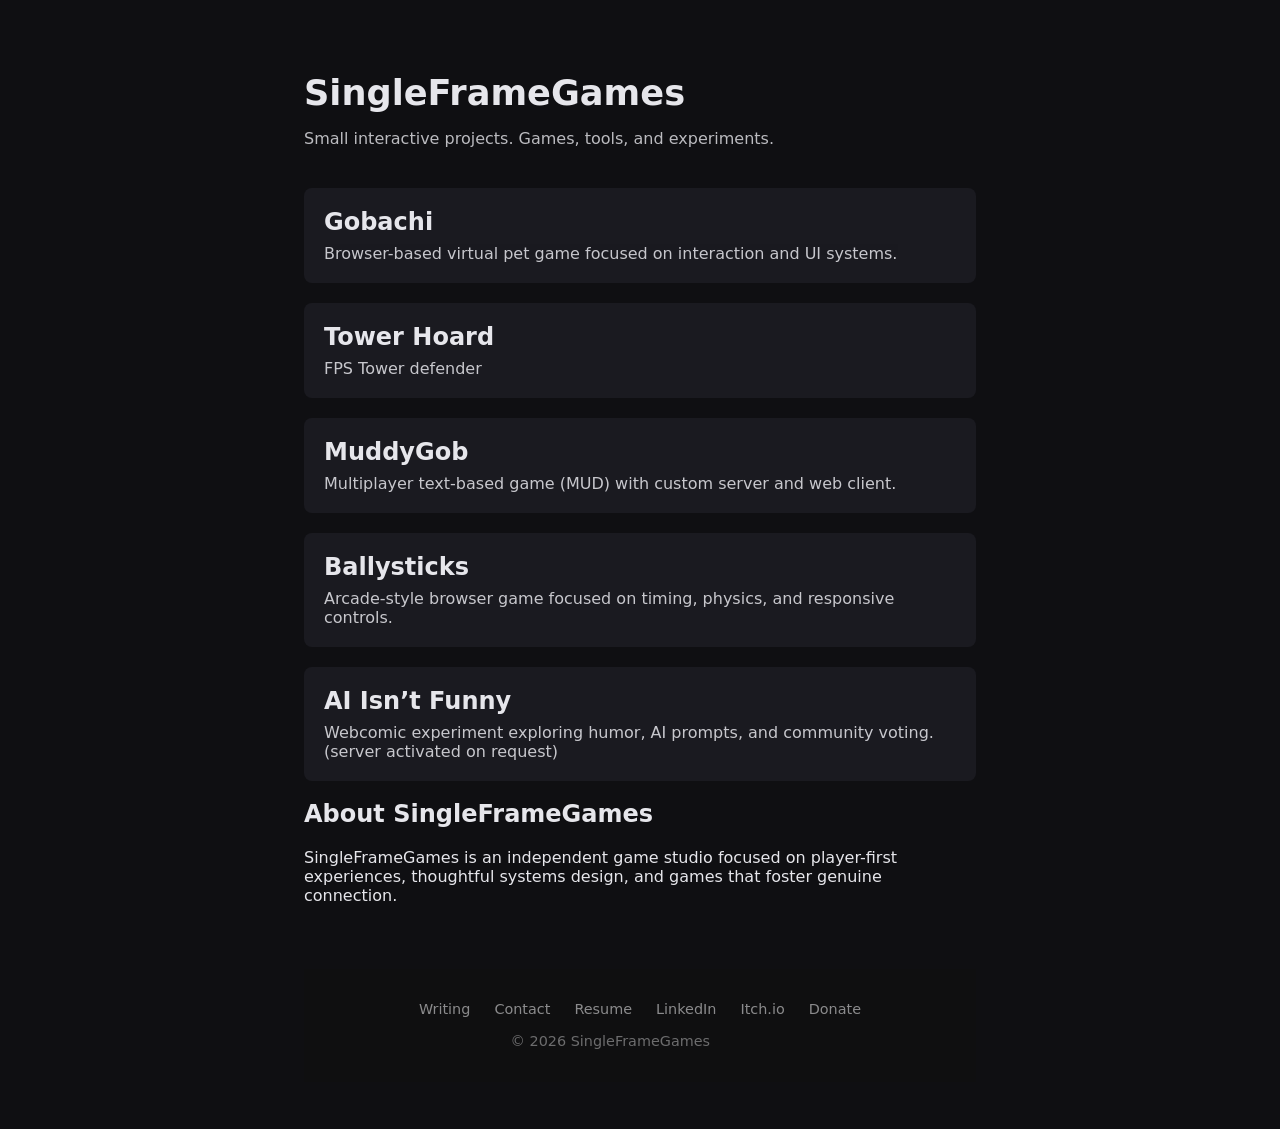
==== index.html @ 509c21ec "Update index.html" ====
<!doctype html>
<html lang="en">
<head>
  <meta charset="utf-8" />
  <title>SingleFrameGames</title>
  <meta name="viewport" content="width=device-width, initial-scale=1" />
  <link rel="stylesheet" href="style.css" />
</head>

<body>
  <main class="container">
    <h1>SingleFrameGames</h1>

    <p class="tagline">
      Small interactive projects. Games, tools, and experiments.
    </p>

    <section class="projects">
      <a class="project" href="https://dadzerdous.github.io/gobachi/" target="_blank" data-emoji="🪄">

        <h2>Gobachi</h2>
        <p>Browser-based virtual pet game focused on interaction and UI systems.</p>
      </a>

      <a class="project" href="https://dadzerdous.github.io/towerhoard/" target="_blank" data-emoji="🧟">

  <h2>Tower Hoard</h2>
  <p>FPS Tower defender</p>
</a>

      <a class="project" href="https://dadzerdous.github.io/muddygob/" target="_blank" data-emoji="🪵">

        <h2>MuddyGob</h2>
        <p>Multiplayer text-based game (MUD) with custom server and web client.</p>
      </a>
      
        <a class="project" href="https://dadzerdous.github.io/ballysticks/" target="_blank" data-emoji="🏒">
  <h2>Ballysticks</h2>
  <p>Arcade-style browser game focused on timing, physics, and responsive controls.</p>
</a>
<a class="project" href="https://dadzerdous.github.io/aif/" target="_blank" data-emoji="🤖">

  <h2>AI Isn’t Funny</h2>
  <p>Webcomic experiment exploring humor, AI prompts, and community voting. (server activated on request)</p>
</a>

    </section>

    <section id="about">
  <h2>About SingleFrameGames</h2>
  <p>
    SingleFrameGames is an independent game studio focused on player-first
    experiences, thoughtful systems design, and games that foster genuine
    connection.
  </p>
</section>

 <footer id="site-footer">
  <div class="footer-links">
    <a href="/writing.html">Writing</a>

    <a href="#contact">Contact</a>
    <a href="/resume/" target="_blank">Resume</a>
    <a href="https://www.linkedin.com/in/b-s-c" target="_blank">LinkedIn</a>
    <a href="https://kazerdous.itch.io/" target="_blank">Itch.io</a>
    <a href="https://ko-fi.com/dadzerdous" target="_blank">Donate</a>
  </div>

<div class="footer-copy">
  © 2026 SingleFrameGames
  <span class="site-version">0.0.06</span>
</div>
</footer>

  </main>
</body>
</html>
---- style.css ----
* {
  box-sizing: border-box;
}

body {
  margin: 0;
  font-family: system-ui, -apple-system, BlinkMacSystemFont, "Segoe UI", sans-serif;
  background: #0f0f12;
  color: #e6e6eb;
}

.container {
  max-width: 720px;
  padding: 48px 24px;
  margin: 0 auto;
}

h1 {
  font-size: 2.2rem;
  margin-bottom: 8px;
}

.tagline {
  opacity: 0.8;
  margin-bottom: 40px;
}

.projects {
  display: grid;
  gap: 20px;
}

.project {
  display: block;
  padding: 20px;
  border-radius: 8px;
  background: #1a1a20;
  text-decoration: none;
  color: inherit;
  transition: background 0.15s ease, transform 0.2s ease;
    position: relative;
  overflow: hidden;
}
.project::after {
  content: attr(data-emoji);
  position: absolute;
  right: 1rem;
  bottom: 0.5rem;

  font-size: 6rem;
  opacity: 0;
  pointer-events: none;

  transition: opacity 0.2s ease, transform 0.2s ease;
  transform: translateY(10px);
}

.project:hover::after {
  opacity: 0.08;          /* watermark strength */
  transform: translateY(0);
}

.project:hover {
  background: #23232b;
  transform: translateY(-2px);
}

.project h2 {
  margin: 0 0 8px;
}

.project p {
  margin: 0;
  opacity: 0.85;
}

footer {
  margin-top: 60px;
  font-size: 0.9rem;
  opacity: 0.6;
}
#site-footer {
  margin-top: 4rem;
  padding: 2rem 1rem;
  background: #0f0f0f;
  color: #aaa;
  text-align: center;
  font-size: 0.9rem;
}

.footer-links {
  display: flex;
  justify-content: center;
  gap: 1.5rem;
  margin-bottom: 1rem;
}

.footer-links a {
  color: #ddd;
  text-decoration: none;
}

.footer-links a:hover {
  text-decoration: underline;
}

.site-version {
  margin-left: 0.5rem;
  font-size: 0.75rem;
  opacity: 0;
  transition: opacity 0.2s ease;
  font-family: monospace;
  letter-spacing: 0.05em;


}

.footer-copy:hover .site-version {
  opacity: 0.6;
}
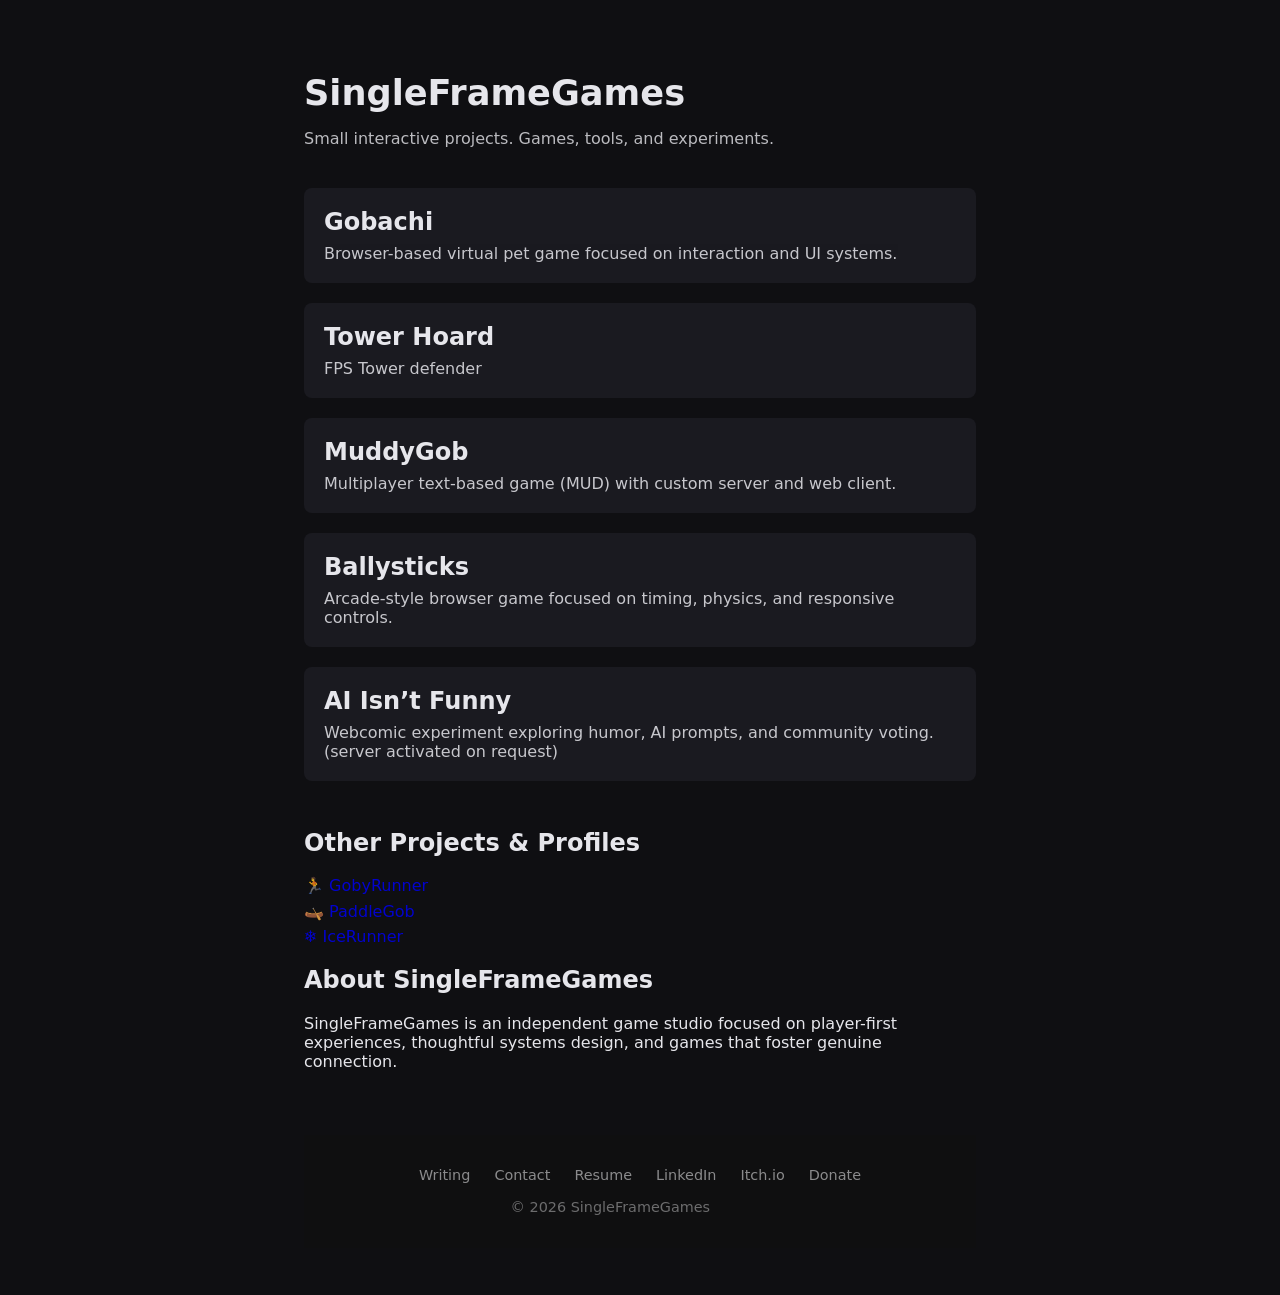
==== commit 643d9e90: "Update index.html" ====
--- a/index.html
+++ b/index.html
@@ -46,6 +46,29 @@
 
     </section>
 
+    <section class="profiles">
+  <h2>Other Projects & Profiles</h2>
+
+  <ul class="profile-links">
+    <li>
+      <a href="https://dadzerdous.github.io/gobyrunner/" target="_blank">
+        🏃 GobyRunner
+      </a>
+    </li>
+    <li>
+      <a href="https://dadzerdous.github.io/paddlegob/" target="_blank">
+        🛶 PaddleGob
+      </a>
+    </li>
+    <li>
+      <a href="https://dadzerdous.github.io/icerunner/" target="_blank">
+        ❄️ IceRunner
+      </a>
+    </li>
+  </ul>
+</section>
+
+
     <section id="about">
   <h2>About SingleFrameGames</h2>
   <p>
@@ -68,7 +91,7 @@
 
 <div class="footer-copy">
   © 2026 SingleFrameGames
-  <span class="site-version">0.0.06</span>
+  <span class="site-version">0.0.07</span>
 </div>
 </footer>
 
--- a/style.css
+++ b/style.css
@@ -118,4 +118,25 @@
 .footer-copy:hover .site-version {
   opacity: 0.6;
 }
+.profiles {
+  margin-top: 3rem;
+}
 
+.profile-links {
+  list-style: none;
+  padding: 0;
+}
+
+.profile-links li {
+  margin: 0.4rem 0;
+}
+
+.profile-links a {
+  text-decoration: none;
+  opacity: 0.85;
+}
+
+.profile-links a:hover {
+  opacity: 1;
+}
+
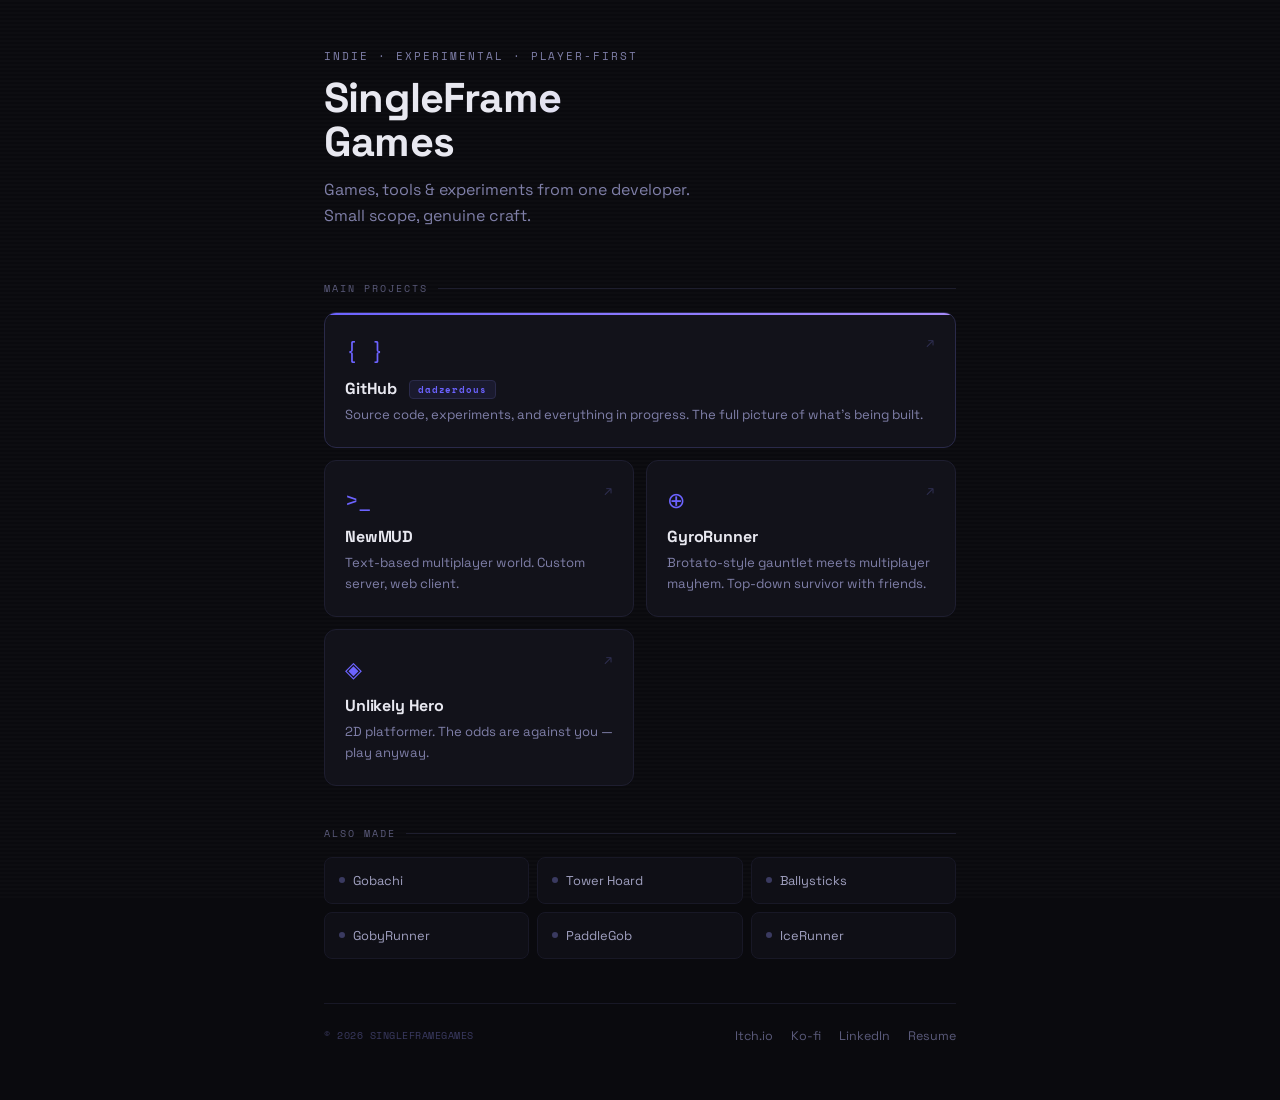
==== commit 8607bdf3: "Add files via upload" ====
--- a/index.html
+++ b/index.html
@@ -4,96 +4,93 @@
   <meta charset="utf-8" />
   <title>SingleFrameGames</title>
   <meta name="viewport" content="width=device-width, initial-scale=1" />
+  <link rel="preconnect" href="https://fonts.googleapis.com" />
+  <link rel="preconnect" href="https://fonts.gstatic.com" crossorigin />
+  <link href="https://fonts.googleapis.com/css2?family=Space+Grotesk:wght@400;500;700&family=Space+Mono:wght@400;700&display=swap" rel="stylesheet" />
   <link rel="stylesheet" href="style.css" />
 </head>
 
 <body>
+  <div class="sfg-noise"></div>
+
   <main class="container">
-    <h1>SingleFrameGames</h1>
 
-    <p class="tagline">
-      Small interactive projects. Games, tools, and experiments.
-    </p>
+    <header class="sfg-header">
+      <p class="sfg-eyebrow">indie · experimental · player-first</p>
+      <h1 class="sfg-title">SingleFrame<br>Games</h1>
+      <p class="sfg-tagline">Games, tools & experiments from one developer. Small scope, genuine craft.</p>
+    </header>
 
-    <section class="projects">
-      <a class="project" href="https://dadzerdous.github.io/gobachi/" target="_blank" data-emoji="🪄">
+    <p class="sfg-section-label">main projects</p>
 
-        <h2>Gobachi</h2>
-        <p>Browser-based virtual pet game focused on interaction and UI systems.</p>
+    <section class="sfg-main-grid">
+
+      <a class="sfg-card featured" href="https://github.com/dadzerdous" target="_blank">
+        <div class="sfg-card-accent"></div>
+        <span class="sfg-card-icon">{ }</span>
+        <h2>GitHub <span class="sfg-badge">dadzerdous</span></h2>
+        <p>Source code, experiments, and everything in progress. The full picture of what's being built.</p>
+        <span class="sfg-card-arrow">↗</span>
       </a>
 
-      <a class="project" href="https://dadzerdous.github.io/towerhoard/" target="_blank" data-emoji="🧟">
+      <a class="sfg-card" href="https://dadzerdous.github.io/muddygob/" target="_blank">
+        <div class="sfg-card-accent"></div>
+        <span class="sfg-card-icon">&gt;_</span>
+        <h2>NewMUD</h2>
+        <p>Text-based multiplayer world. Custom server, web client.</p>
+        <span class="sfg-card-arrow">↗</span>
+      </a>
 
-  <h2>Tower Hoard</h2>
-  <p>FPS Tower defender</p>
-</a>
+      <a class="sfg-card" href="https://dadzerdous.github.io/gyrorunner/" target="_blank">
+        <div class="sfg-card-accent"></div>
+        <span class="sfg-card-icon">⊕</span>
+        <h2>GyroRunner</h2>
+        <p>Brotato-style gauntlet meets multiplayer mayhem. Top-down survivor with friends.</p>
+        <span class="sfg-card-arrow">↗</span>
+      </a>
 
-      <a class="project" href="https://dadzerdous.github.io/muddygob/" target="_blank" data-emoji="🪵">
-
-        <h2>MuddyGob</h2>
-        <p>Multiplayer text-based game (MUD) with custom server and web client.</p>
+      <a class="sfg-card" href="https://dadzerdous.github.io/lester/" target="_blank">
+        <div class="sfg-card-accent"></div>
+        <span class="sfg-card-icon">◈</span>
+        <h2>Unlikely Hero</h2>
+        <p>2D platformer. The odds are against you — play anyway.</p>
+        <span class="sfg-card-arrow">↗</span>
       </a>
-      
-        <a class="project" href="https://dadzerdous.github.io/ballysticks/" target="_blank" data-emoji="🏒">
-  <h2>Ballysticks</h2>
-  <p>Arcade-style browser game focused on timing, physics, and responsive controls.</p>
-</a>
-<a class="project" href="https://dadzerdous.github.io/aif/" target="_blank" data-emoji="🤖">
-
-  <h2>AI Isn’t Funny</h2>
-  <p>Webcomic experiment exploring humor, AI prompts, and community voting. (server activated on request)</p>
-</a>
 
     </section>
 
-    <section class="profiles">
-  <h2>Other Projects & Profiles</h2>
+    <p class="sfg-section-label">also made</p>
 
-  <ul class="profile-links">
-    <li>
-      <a href="https://dadzerdous.github.io/gobyrunner/" target="_blank">
-        🏃 GobyRunner
+    <section class="sfg-mini-grid">
+      <a class="sfg-mini" href="https://dadzerdous.github.io/gobachi/" target="_blank">
+        <span class="sfg-mini-dot"></span>Gobachi
       </a>
-    </li>
-    <li>
-      <a href="https://dadzerdous.github.io/paddlegob/" target="_blank">
-        🛶 PaddleGob
+      <a class="sfg-mini" href="https://dadzerdous.github.io/towerhoard/" target="_blank">
+        <span class="sfg-mini-dot"></span>Tower Hoard
       </a>
-    </li>
-    <li>
-      <a href="https://dadzerdous.github.io/icerunner/" target="_blank">
-        ❄️ IceRunner
+      <a class="sfg-mini" href="https://dadzerdous.github.io/ballysticks/" target="_blank">
+        <span class="sfg-mini-dot"></span>Ballysticks
       </a>
-    </li>
-  </ul>
-</section>
+      <a class="sfg-mini" href="https://dadzerdous.github.io/gobyrunner/" target="_blank">
+        <span class="sfg-mini-dot"></span>GobyRunner
+      </a>
+      <a class="sfg-mini" href="https://dadzerdous.github.io/paddlegob/" target="_blank">
+        <span class="sfg-mini-dot"></span>PaddleGob
+      </a>
+      <a class="sfg-mini" href="https://dadzerdous.github.io/icerunner/" target="_blank">
+        <span class="sfg-mini-dot"></span>IceRunner
+      </a>
+    </section>
 
-
-    <section id="about">
-  <h2>About SingleFrameGames</h2>
-  <p>
-    SingleFrameGames is an independent game studio focused on player-first
-    experiences, thoughtful systems design, and games that foster genuine
-    connection.
-  </p>
-</section>
-
- <footer id="site-footer">
-  <div class="footer-links">
-    <a href="/writing.html">Writing</a>
-
-    <a href="#contact">Contact</a>
-    <a href="/resume/" target="_blank">Resume</a>
-    <a href="https://www.linkedin.com/in/b-s-c" target="_blank">LinkedIn</a>
-    <a href="https://kazerdous.itch.io/" target="_blank">Itch.io</a>
-    <a href="https://ko-fi.com/dadzerdous" target="_blank">Donate</a>
-  </div>
-
-<div class="footer-copy">
-  © 2026 SingleFrameGames
-  <span class="site-version">0.0.07</span>
-</div>
-</footer>
+    <footer id="site-footer">
+      <span class="sfg-footer-copy">© 2026 SINGLEFRAMEGAMES <span class="site-version">v0.0.08</span></span>
+      <nav class="footer-links">
+        <a href="https://kazerdous.itch.io/" target="_blank">Itch.io</a>
+        <a href="https://ko-fi.com/dadzerdous" target="_blank">Ko-fi</a>
+        <a href="https://www.linkedin.com/in/b-s-c" target="_blank">LinkedIn</a>
+        <a href="/resume/" target="_blank">Resume</a>
+      </nav>
+    </footer>
 
   </main>
 </body>
--- a/style.css
+++ b/style.css
@@ -4,139 +4,301 @@
 
 body {
   margin: 0;
-  font-family: system-ui, -apple-system, BlinkMacSystemFont, "Segoe UI", sans-serif;
-  background: #0f0f12;
-  color: #e6e6eb;
+  font-family: 'Space Grotesk', system-ui, -apple-system, sans-serif;
+  background: #0a0a0e;
+  color: #e8e8f0;
+  position: relative;
+  overflow-x: hidden;
+}
+
+/* Scanline texture */
+.sfg-noise {
+  position: fixed;
+  inset: 0;
+  background-image: repeating-linear-gradient(
+    0deg,
+    transparent,
+    transparent 2px,
+    rgba(255, 255, 255, 0.015) 2px,
+    rgba(255, 255, 255, 0.015) 4px
+  );
+  pointer-events: none;
+  z-index: 0;
 }
 
 .container {
-  max-width: 720px;
-  padding: 48px 24px;
+  position: relative;
+  z-index: 1;
+  max-width: 680px;
   margin: 0 auto;
-}
-
-h1 {
-  font-size: 2.2rem;
-  margin-bottom: 8px;
-}
-
-.tagline {
-  opacity: 0.8;
+  padding: 48px 24px 56px;
+}
+
+/* Header */
+.sfg-header {
+  margin-bottom: 52px;
+}
+
+.sfg-eyebrow {
+  font-family: 'Space Mono', monospace;
+  font-size: 11px;
+  letter-spacing: 0.18em;
+  color: #7f7fa8;
+  text-transform: uppercase;
+  margin: 0 0 12px;
+}
+
+.sfg-title {
+  font-size: 2.6rem;
+  font-weight: 700;
+  line-height: 1.05;
+  margin: 0 0 14px;
+  letter-spacing: -0.02em;
+  background: linear-gradient(135deg, #e8e8f0 30%, #9b8fff 100%);
+  -webkit-background-clip: text;
+  -webkit-text-fill-color: transparent;
+  background-clip: text;
+}
+
+.sfg-tagline {
+  font-size: 1rem;
+  color: #7f7fa8;
+  margin: 0;
+  line-height: 1.6;
+  max-width: 400px;
+}
+
+/* Section labels */
+.sfg-section-label {
+  font-family: 'Space Mono', monospace;
+  font-size: 10px;
+  letter-spacing: 0.2em;
+  color: #5a5a7a;
+  text-transform: uppercase;
+  margin: 0 0 16px;
+  display: flex;
+  align-items: center;
+  gap: 10px;
+}
+
+.sfg-section-label::after {
+  content: '';
+  flex: 1;
+  height: 1px;
+  background: #1e1e2e;
+}
+
+/* Main project cards */
+.sfg-main-grid {
+  display: grid;
+  grid-template-columns: 1fr 1fr;
+  gap: 12px;
   margin-bottom: 40px;
 }
 
-.projects {
-  display: grid;
-  gap: 20px;
-}
-
-.project {
-  display: block;
-  padding: 20px;
-  border-radius: 8px;
-  background: #1a1a20;
+.sfg-card {
+  background: #12121a;
+  border: 1px solid #1e1e30;
+  border-radius: 12px;
+  padding: 22px 20px;
   text-decoration: none;
   color: inherit;
-  transition: background 0.15s ease, transform 0.2s ease;
-    position: relative;
+  display: block;
+  position: relative;
   overflow: hidden;
-}
-.project::after {
-  content: attr(data-emoji);
+  transition: border-color 0.2s ease, transform 0.2s ease;
+}
+
+.sfg-card:hover {
+  border-color: #4a4a8a;
+  transform: translateY(-2px);
+}
+
+.sfg-card.featured {
+  grid-column: 1 / -1;
+  border-color: #2a2a4a;
+}
+
+.sfg-card.featured:hover {
+  border-color: #6c63ff;
+}
+
+/* Top accent bar */
+.sfg-card-accent {
   position: absolute;
-  right: 1rem;
-  bottom: 0.5rem;
-
-  font-size: 6rem;
+  top: 0;
+  left: 0;
+  right: 0;
+  height: 2px;
+  background: #6c63ff;
   opacity: 0;
-  pointer-events: none;
-
-  transition: opacity 0.2s ease, transform 0.2s ease;
-  transform: translateY(10px);
-}
-
-.project:hover::after {
-  opacity: 0.08;          /* watermark strength */
-  transform: translateY(0);
-}
-
-.project:hover {
-  background: #23232b;
-  transform: translateY(-2px);
-}
-
-.project h2 {
-  margin: 0 0 8px;
-}
-
-.project p {
+  transition: opacity 0.2s ease;
+}
+
+.sfg-card:hover .sfg-card-accent {
+  opacity: 1;
+}
+
+.sfg-card.featured .sfg-card-accent {
+  opacity: 1;
+  background: linear-gradient(90deg, #6c63ff, #a78bfa);
+}
+
+.sfg-card-icon {
+  font-size: 22px;
+  margin-bottom: 10px;
+  display: block;
+  font-family: 'Space Mono', monospace;
+  color: #6c63ff;
+}
+
+.sfg-card h2 {
+  font-size: 1rem;
+  font-weight: 700;
+  margin: 0 0 6px;
+  color: #e8e8f0;
+  letter-spacing: -0.01em;
+}
+
+.sfg-card p {
+  font-size: 0.82rem;
   margin: 0;
-  opacity: 0.85;
-}
-
-footer {
-  margin-top: 60px;
-  font-size: 0.9rem;
+  color: #7f7fa8;
+  line-height: 1.55;
+}
+
+.sfg-card-arrow {
+  position: absolute;
+  top: 20px;
+  right: 20px;
+  font-size: 14px;
+  color: #2e2e50;
+  transition: color 0.2s ease, transform 0.2s ease;
+}
+
+.sfg-card:hover .sfg-card-arrow {
+  color: #6c63ff;
+  transform: translate(2px, -2px);
+}
+
+.sfg-badge {
+  display: inline-block;
+  font-family: 'Space Mono', monospace;
+  font-size: 9px;
+  letter-spacing: 0.1em;
+  padding: 2px 8px;
+  border-radius: 4px;
+  background: #1a1a2e;
+  color: #6c63ff;
+  border: 1px solid #2a2a4a;
+  vertical-align: middle;
+  margin-left: 8px;
+}
+
+/* Mini project links */
+.sfg-mini-grid {
+  display: grid;
+  grid-template-columns: repeat(3, 1fr);
+  gap: 8px;
+  margin-bottom: 44px;
+}
+
+.sfg-mini {
+  background: #0f0f16;
+  border: 1px solid #181826;
+  border-radius: 8px;
+  padding: 14px;
+  text-decoration: none;
+  color: #a0a0c0;
+  font-size: 0.8rem;
+  display: flex;
+  align-items: center;
+  gap: 8px;
+  transition: border-color 0.2s ease, color 0.2s ease;
+}
+
+.sfg-mini:hover {
+  border-color: #2e2e50;
+  color: #e8e8f0;
+}
+
+.sfg-mini-dot {
+  width: 6px;
+  height: 6px;
+  border-radius: 50%;
+  background: #3a3a60;
+  flex-shrink: 0;
+  transition: background 0.2s ease;
+}
+
+.sfg-mini:hover .sfg-mini-dot {
+  background: #6c63ff;
+}
+
+/* Footer */
+#site-footer {
+  border-top: 1px solid #181826;
+  padding-top: 24px;
+  display: flex;
+  justify-content: space-between;
+  align-items: center;
+  flex-wrap: wrap;
+  gap: 12px;
+}
+
+.sfg-footer-copy {
+  font-family: 'Space Mono', monospace;
+  font-size: 10px;
+  color: #3a3a60;
+  letter-spacing: 0.05em;
+}
+
+.site-version {
+  margin-left: 6px;
+  opacity: 0;
+  transition: opacity 0.2s ease;
+}
+
+.sfg-footer-copy:hover .site-version {
   opacity: 0.6;
-}
-#site-footer {
-  margin-top: 4rem;
-  padding: 2rem 1rem;
-  background: #0f0f0f;
-  color: #aaa;
-  text-align: center;
-  font-size: 0.9rem;
 }
 
 .footer-links {
   display: flex;
-  justify-content: center;
-  gap: 1.5rem;
-  margin-bottom: 1rem;
+  gap: 18px;
 }
 
 .footer-links a {
-  color: #ddd;
+  font-size: 0.78rem;
+  color: #5a5a7a;
   text-decoration: none;
+  transition: color 0.2s ease;
 }
 
 .footer-links a:hover {
-  text-decoration: underline;
-}
-
-.site-version {
-  margin-left: 0.5rem;
-  font-size: 0.75rem;
-  opacity: 0;
-  transition: opacity 0.2s ease;
-  font-family: monospace;
-  letter-spacing: 0.05em;
-
-
-}
-
-.footer-copy:hover .site-version {
-  opacity: 0.6;
-}
-.profiles {
-  margin-top: 3rem;
-}
-
-.profile-links {
-  list-style: none;
-  padding: 0;
-}
-
-.profile-links li {
-  margin: 0.4rem 0;
-}
-
-.profile-links a {
-  text-decoration: none;
-  opacity: 0.85;
-}
-
-.profile-links a:hover {
-  opacity: 1;
-}
-
+  color: #a78bfa;
+}
+
+/* Responsive */
+@media (max-width: 480px) {
+  .sfg-title {
+    font-size: 2rem;
+  }
+
+  .sfg-main-grid {
+    grid-template-columns: 1fr;
+  }
+
+  .sfg-card.featured {
+    grid-column: 1;
+  }
+
+  .sfg-mini-grid {
+    grid-template-columns: repeat(2, 1fr);
+  }
+
+  #site-footer {
+    flex-direction: column;
+    align-items: flex-start;
+  }
+}
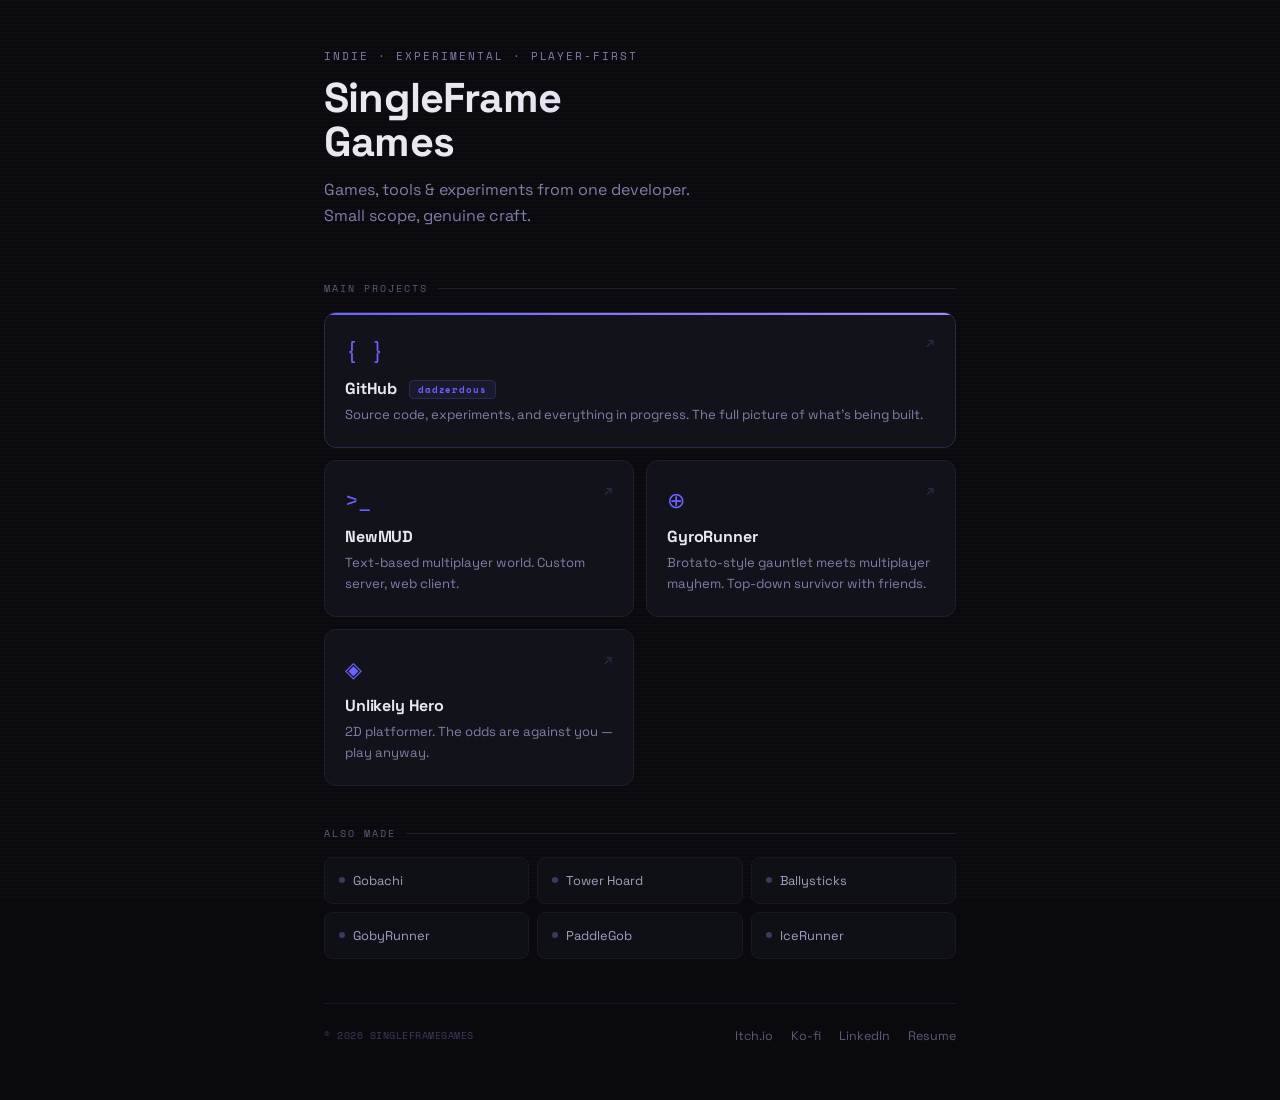
==== commit 5d577267: "Update index.html" ====
--- a/index.html
+++ b/index.html
@@ -33,7 +33,7 @@
         <span class="sfg-card-arrow">↗</span>
       </a>
 
-      <a class="sfg-card" href="https://dadzerdous.github.io/muddygob/" target="_blank">
+      <a class="sfg-card" href="https://dadzerdous.github.io/newmud/" target="_blank">
         <div class="sfg-card-accent"></div>
         <span class="sfg-card-icon">&gt;_</span>
         <h2>NewMUD</h2>
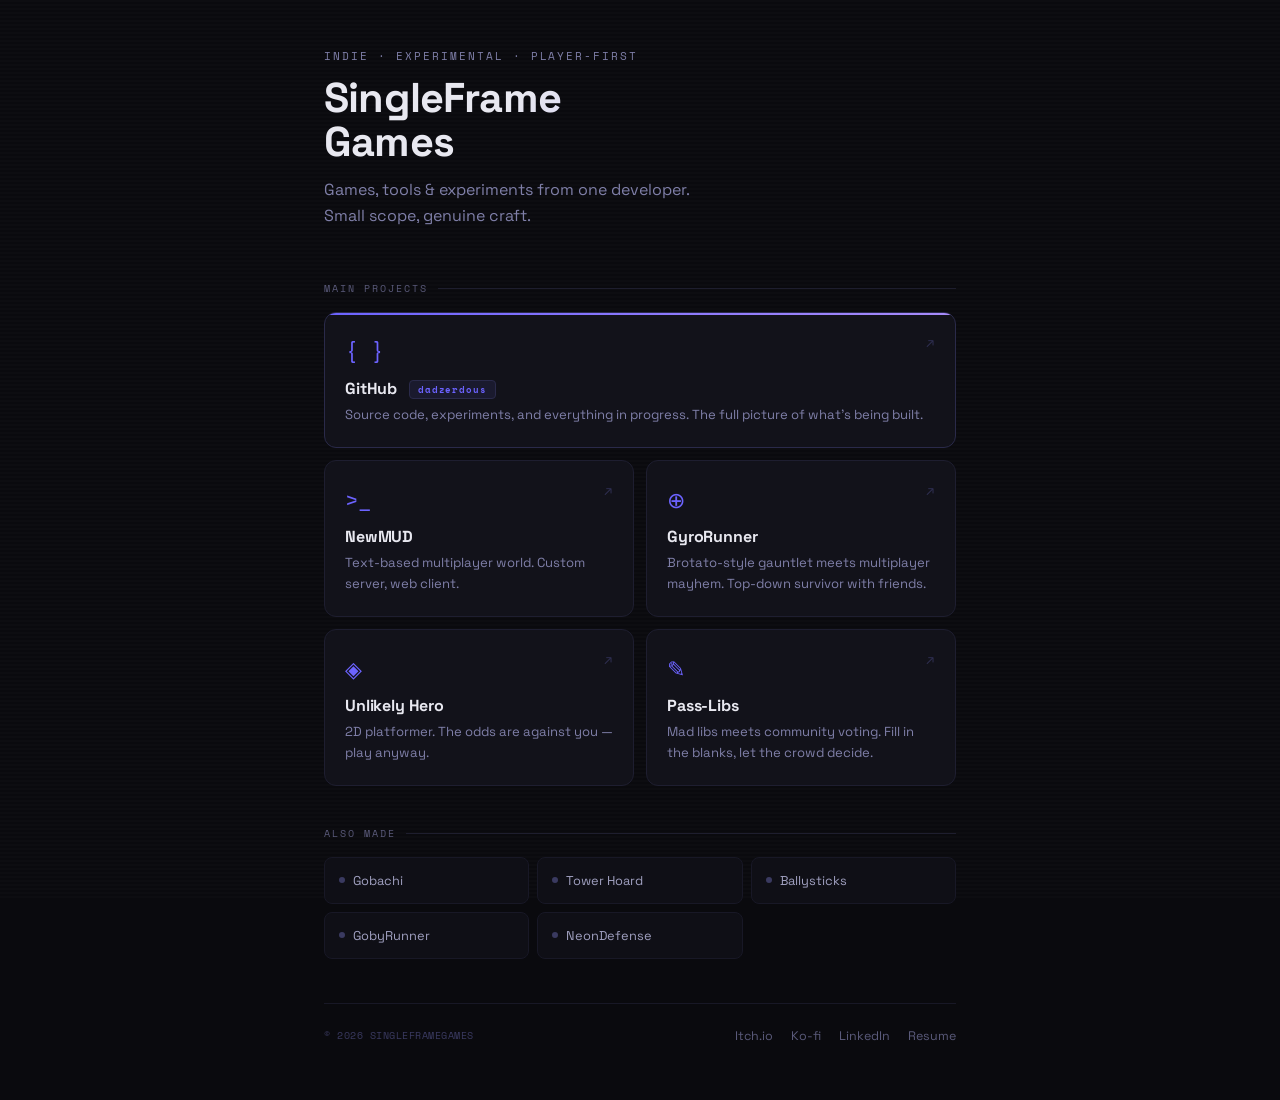
==== commit 551e238f: "Update index.html" ====
--- a/index.html
+++ b/index.html
@@ -33,7 +33,7 @@
         <span class="sfg-card-arrow">↗</span>
       </a>
 
-      <a class="sfg-card" href="https://dadzerdous.github.io/newmud/" target="_blank">
+      <a class="sfg-card" href="https://dadzerdous.github.io/muddygob/" target="_blank">
         <div class="sfg-card-accent"></div>
         <span class="sfg-card-icon">&gt;_</span>
         <h2>NewMUD</h2>
@@ -57,6 +57,14 @@
         <span class="sfg-card-arrow">↗</span>
       </a>
 
+      <a class="sfg-card" href="https://dadzerdous.github.io/pass-libs/public/" target="_blank">
+        <div class="sfg-card-accent"></div>
+        <span class="sfg-card-icon">✎</span>
+        <h2>Pass-Libs</h2>
+        <p>Mad libs meets community voting. Fill in the blanks, let the crowd decide.</p>
+        <span class="sfg-card-arrow">↗</span>
+      </a>
+
     </section>
 
     <p class="sfg-section-label">also made</p>
@@ -74,11 +82,8 @@
       <a class="sfg-mini" href="https://dadzerdous.github.io/gobyrunner/" target="_blank">
         <span class="sfg-mini-dot"></span>GobyRunner
       </a>
-      <a class="sfg-mini" href="https://dadzerdous.github.io/paddlegob/" target="_blank">
-        <span class="sfg-mini-dot"></span>PaddleGob
-      </a>
-      <a class="sfg-mini" href="https://dadzerdous.github.io/icerunner/" target="_blank">
-        <span class="sfg-mini-dot"></span>IceRunner
+      <a class="sfg-mini" href="https://dadzerdous.github.io/neondefense/" target="_blank">
+        <span class="sfg-mini-dot"></span>NeonDefense
       </a>
     </section>
 
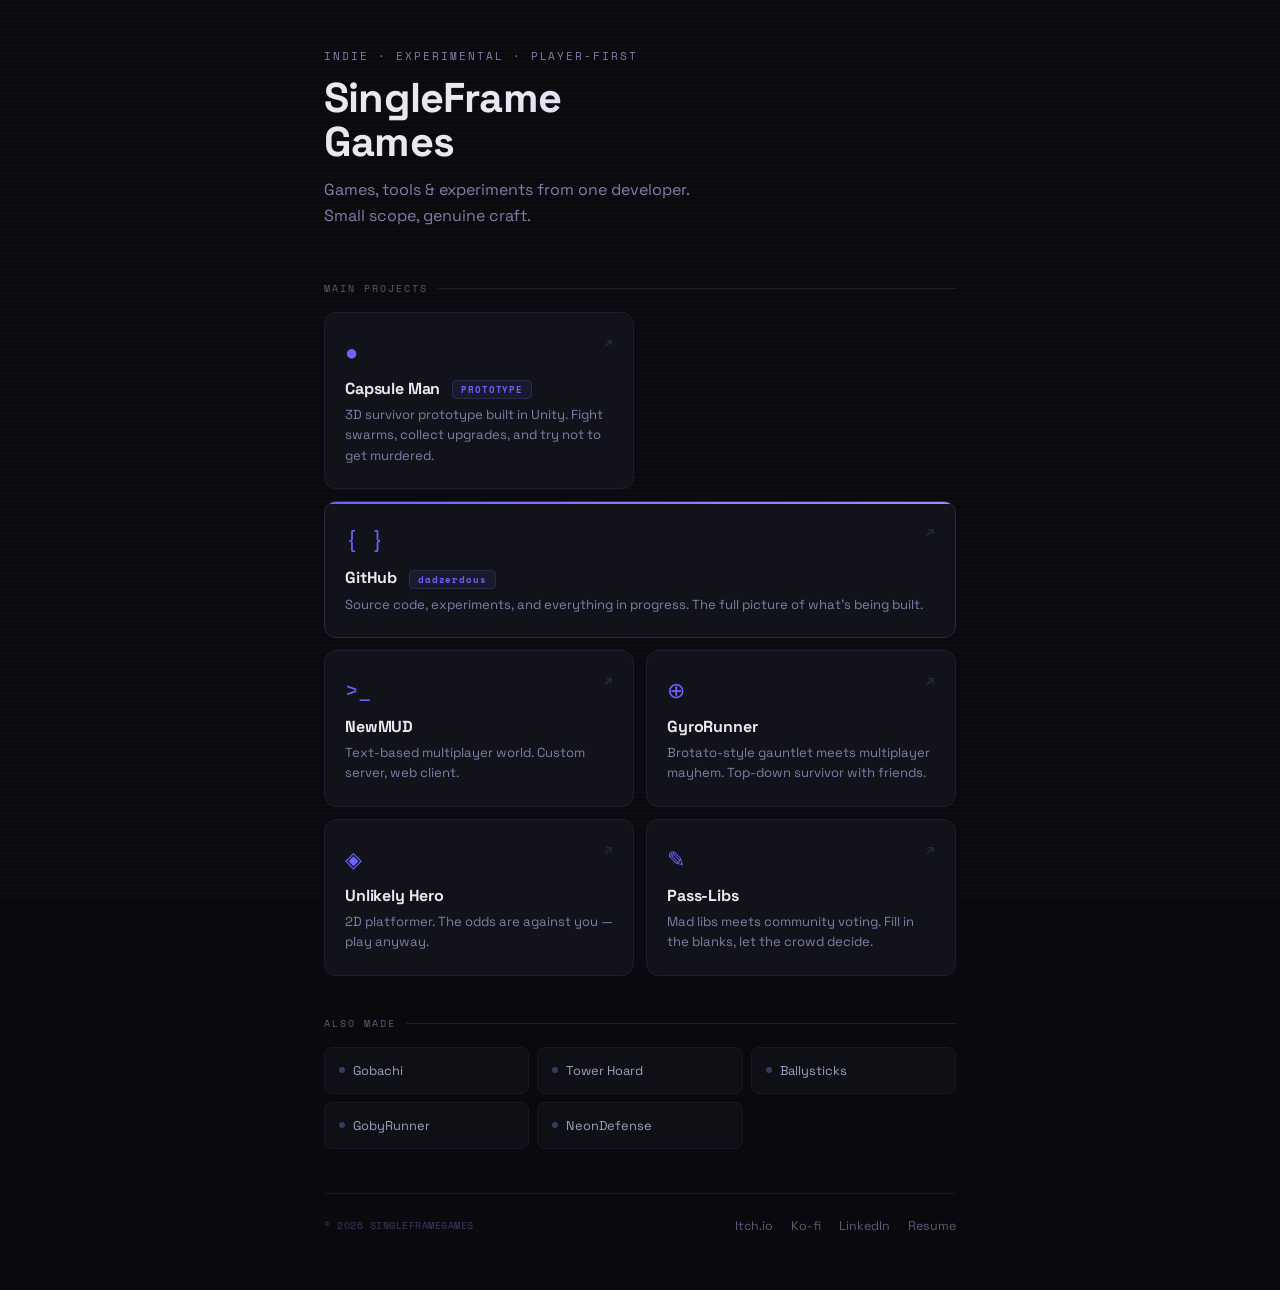
==== commit 07bf1498: "Add Capsule Man project card to index.html Added a new project card for 'Capsule Man' prototype." ====
--- a/index.html
+++ b/index.html
@@ -24,6 +24,14 @@
     <p class="sfg-section-label">main projects</p>
 
     <section class="sfg-main-grid">
+
+      <a class="sfg-card" href="https://play.unity.com/en/games/b054d179-e1c5-4cc5-a03e-624968dc1132/93build" target="_blank">
+  <div class="sfg-card-accent"></div>
+  <span class="sfg-card-icon">●</span>
+  <h2>Capsule Man <span class="sfg-badge">PROTOTYPE</span></h2>
+  <p>3D survivor prototype built in Unity. Fight swarms, collect upgrades, and try not to get murdered.</p>
+  <span class="sfg-card-arrow">↗</span>
+</a>
 
       <a class="sfg-card featured" href="https://github.com/dadzerdous" target="_blank">
         <div class="sfg-card-accent"></div>
